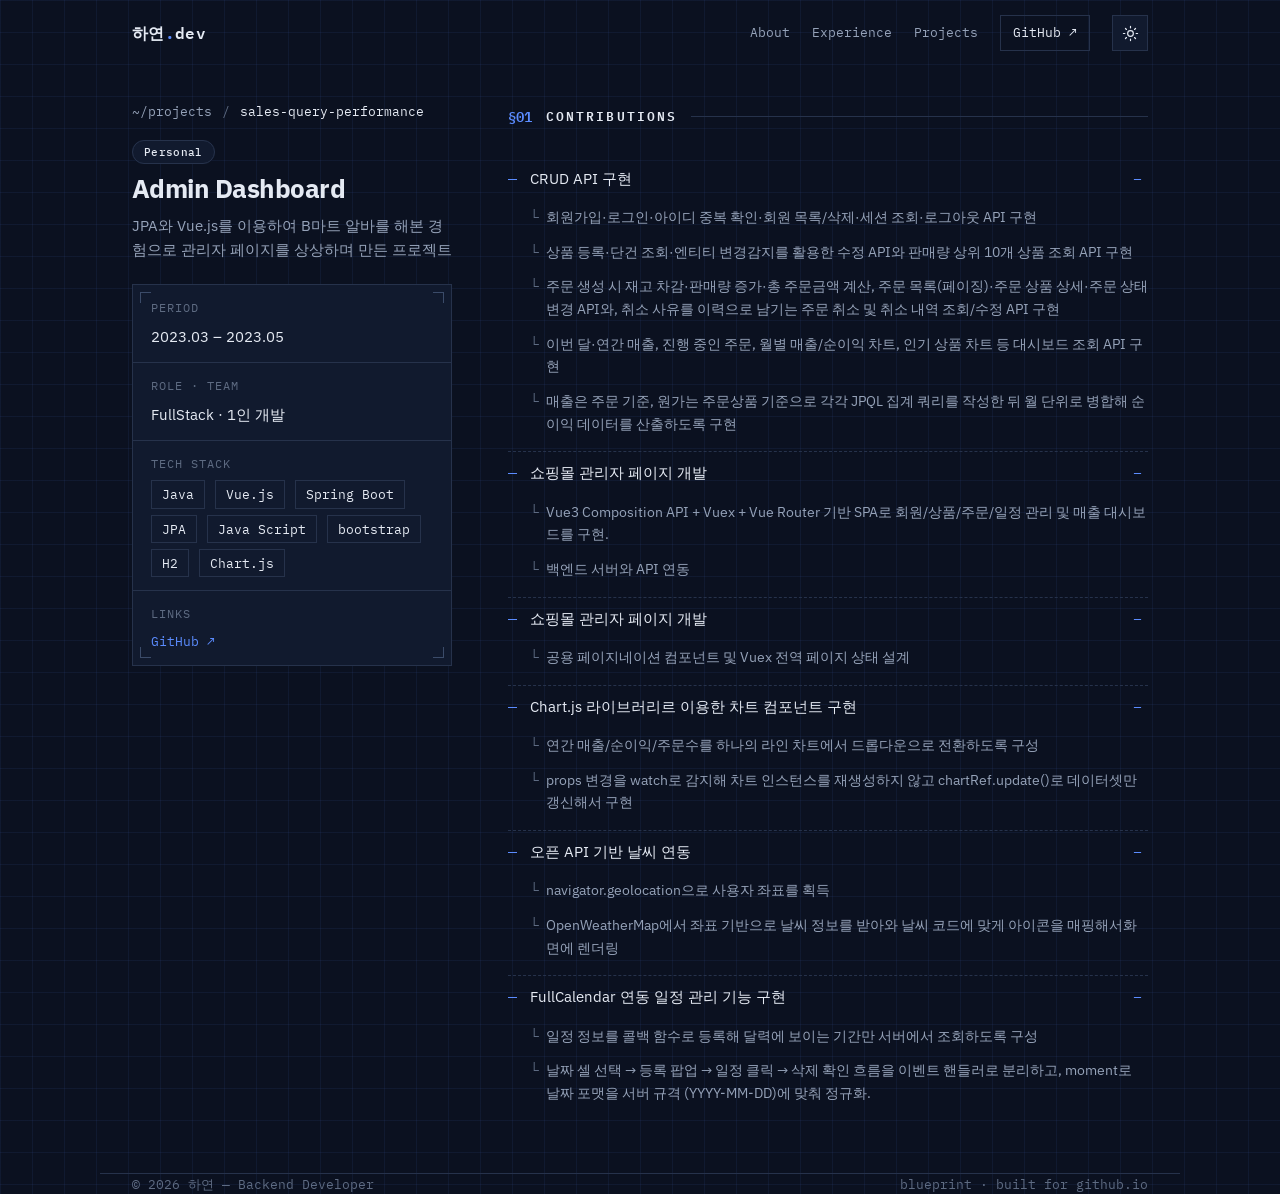
==== projects/admin_dashboard.html @ ccc718f7 "document : 관리자 대시보드 프로젝트 문서 추가" ====
<!doctype html>
<html lang="ko" data-theme="dark">
  <head>
    <meta charset="UTF-8" />
    <meta name="viewport" content="width=device-width, initial-scale=1.0" />
    <title>Admin Dashboard · 하연</title>
    <script>
      try {
        var t = localStorage.getItem("theme");
        document.documentElement.setAttribute(
          "data-theme",
          t === "light" ? "light" : "dark",
        );
      } catch (e) {
        document.documentElement.setAttribute("data-theme", "dark");
      }
    </script>
    <link rel="preconnect" href="https://fonts.googleapis.com" />
    <link rel="preconnect" href="https://fonts.gstatic.com" crossorigin />
    <link
      href="https://fonts.googleapis.com/css2?family=IBM+Plex+Sans:wght@400;500;600;700&family=IBM+Plex+Mono:wght@400;500;600&display=swap"
      rel="stylesheet"
    />
    <link rel="stylesheet" href="../assets/css/style.css" />
  </head>
  <body>
    <header id="header">
      <div class="wrap bar">
        <a href="../index.html#top" class="mark"
          >하연<span class="a">.</span>dev</a
        >
        <nav class="top" aria-label="주요 섹션">
          <a href="../index.html#profile">About</a>
          <a href="../index.html#experience">Experience</a>
          <a href="../index.html#projects">Projects</a>
          <a
            href="https://github.com/"
            target="_blank"
            rel="noopener"
            class="gh"
            >GitHub ↗</a
          >
          <button
            id="themeToggle"
            class="theme-btn"
            type="button"
            aria-label="다크/라이트 테마 전환"
            title="테마 전환"
          >
            <svg
              class="i-moon"
              viewBox="0 0 24 24"
              fill="none"
              stroke="currentColor"
              stroke-width="1.7"
              stroke-linecap="round"
              stroke-linejoin="round"
              aria-hidden="true"
            >
              <path d="M21 12.8A8.5 8.5 0 1 1 11.2 3a6.6 6.6 0 0 0 9.8 9.8z" />
            </svg>
            <svg
              class="i-sun"
              viewBox="0 0 24 24"
              fill="none"
              stroke="currentColor"
              stroke-width="1.7"
              stroke-linecap="round"
              stroke-linejoin="round"
              aria-hidden="true"
            >
              <circle cx="12" cy="12" r="4" />
              <path
                d="M12 2v2M12 20v2M4.9 4.9l1.4 1.4M17.7 17.7l1.4 1.4M2 12h2M20 12h2M4.9 19.1l1.4-1.4M17.7 6.3l1.4-1.4"
              />
            </svg>
          </button>
        </nav>
      </div>
    </header>

    <main class="wrap">
      <div class="detail-layout">
        <!-- LEFT: sticky project info -->
        <aside class="detail-side">
          <nav class="crumb reveal" aria-label="위치">
            <a href="../index.html#projects">~/projects</a>
            <span class="sep">/</span>
            <span class="cur">sales-query-performance</span>
          </nav>
          <span class="badge per static reveal">Personal</span>
          <h1 class="reveal" style="margin: 10px 0px">Admin Dashboard</h1>
          <p class="summary reveal">
            JPA와 Vue.js를 이용하여 B마트 알바를 해본 경험으로 관리자 페이지를
            상상하며 만든 프로젝트
          </p>

          <div class="spec crop reveal">
            <div class="srow">
              <span class="sk">Period</span>
              <span class="sv"
                ><span class="txt">2023.03 – 2023.05 </span></span
              >
            </div>
            <div class="srow">
              <span class="sk">Role · Team</span>
              <span class="sv"
                ><span class="txt">FullStack · 1인 개발 </span></span
              >
            </div>
            <div class="srow">
              <span class="sk">Tech Stack</span>
              <span class="sv">
                <span class="tk">Java</span>
                <span class="tk">Vue.js</span><span class="tk">Spring Boot</span
                ><span class="tk">JPA</span> <span class="tk">Java Script</span
                ><span class="tk">bootstrap</span><span class="tk">H2</span
                ><span class="tk">Chart.js</span>
              </span>
            </div>
            <div class="srow">
              <span class="sk">Links</span>
              <span class="sv">
                <a
                  href="https://github.com/ddogga/admin_page"
                  target="_blank"
                  rel="noopener"
                  >GitHub ↗</a
                >
              </span>
            </div>
          </div>
        </aside>

        <!-- RIGHT: scrolling content -->
        <div class="detail-main">
          <!-- §01 CONTRIBUTIONS -->
          <section id="contributions">
            <div class="sec-head reveal">
              <span class="sec-no">§01</span
              ><span class="sec-title">Contributions</span>
              <span class="sec-rule"></span>
            </div>
            <div class="caps-acc reveal">
              <details class="cap" open>
                <summary>CRUD API 구현</summary>
                <ul>
                  <li>
                    회원가입·로그인·아이디 중복 확인·회원 목록/삭제·세션
                    조회·로그아웃 API 구현
                  </li>
                  <li>
                    상품 등록·단건 조회·엔티티 변경감지를 활용한 수정 API와
                    판매량 상위 10개 상품 조회 API 구현
                  </li>
                  <li>
                    주문 생성 시 재고 차감·판매량 증가·총 주문금액 계산, 주문
                    목록(페이징)·주문 상품 상세·주문 상태 변경 API와, 취소
                    사유를 이력으로 남기는 주문 취소 및 취소 내역 조회/수정 API
                    구현
                  </li>
                  <li>
                    이번 달·연간 매출, 진행 중인 주문, 월별 매출/순이익 차트,
                    인기 상품 차트 등 대시보드 조회 API 구현
                  </li>
                  <li>
                    매출은 주문 기준, 원가는 주문상품 기준으로 각각 JPQL 집계
                    쿼리를 작성한 뒤 월 단위로 병합해 순이익 데이터를 산출하도록
                    구현
                  </li>
                </ul>
              </details>
              <details class="cap" open>
                <summary>쇼핑몰 관리자 페이지 개발</summary>
                <ul>
                  <li>
                    Vue3 Composition API + Vuex + Vue Router 기반 SPA로
                    회원/상품/주문/일정 관리 및 매출 대시보드를 구현.
                  </li>
                  <li>백엔드 서버와 API 연동</li>
                </ul>
              </details>
              <details class="cap" open>
                <summary>쇼핑몰 관리자 페이지 개발</summary>
                <ul>
                  <li>
                    공용 페이지네이션 컴포넌트 및 Vuex 전역 페이지 상태 설계
                  </li>
                </ul>
              </details>
              <details class="cap" open>
                <summary>
                  Chart.js 라이브러리르 이용한 차트 컴포넌트 구현
                </summary>
                <ul>
                  <li>
                    연간 매출/순이익/주문수를 하나의 라인 차트에서 드롭다운으로
                    전환하도록 구성
                  </li>
                  <li>
                    props 변경을 watch로 감지해 차트 인스턴스를 재생성하지 않고
                    chartRef.update()로 데이터셋만 갱신해서 구현
                  </li>
                </ul>
              </details>
              <details class="cap" open>
                <summary>오픈 API 기반 날씨 연동</summary>
                <ul>
                  <li>navigator.geolocation으로 사용자 좌표를 획득</li>
                  <li>
                    OpenWeatherMap에서 좌표 기반으로 날씨 정보를 받아와 날씨
                    코드에 맞게 아이콘을 매핑해서화면에 렌더링
                  </li>
                </ul>
              </details>
              <details class="cap" open>
                <summary>FullCalendar 연동 일정 관리 기능 구현</summary>
                <ul>
                  <li>
                    일정 정보를 콜백 함수로 등록해 달력에 보이는 기간만 서버에서
                    조회하도록 구성
                  </li>
                  <li>
                    날짜 셀 선택 → 등록 팝업 → 일정 클릭 → 삭제 확인 흐름을
                    이벤트 핸들러로 분리하고, moment로 날짜 포맷을 서버 규격
                    (YYYY-MM-DD)에 맞춰 정규화.
                  </li>
                </ul>
              </details>
            </div>
          </section>
        </div>
      </div>
    </main>

    <footer class="wrap">
      <span>© 2026 하연 — Backend Developer</span>
      <span>blueprint · built for github.io</span>
    </footer>

    <script src="../assets/js/main.js"></script>
  </body>
</html>
---- assets/css/style.css ----
:root,
html[data-theme="dark"] {
  --bg: #0b1120;
  --grid: rgba(90, 140, 255, 0.07);
  --surface: #111a2e;
  --ink: #e5eaf3;
  --muted: #95a2b8;
  --faint: #5e6b82;
  --line: #26324b;
  --accent: #5b8cff;
  --accent-ink: #7ba2ff;
  --accent-soft: rgba(91, 140, 255, 0.14);
  --crop: #3b4b69;
  --thumb-bg: #0e1626;
  --header-bg: rgba(11, 17, 32, 0.86);
  --pill-bg: #e5eaf3;
  --pill-fg: #0b1120;
  --shadow: rgba(0, 0, 0, 0.5);
}
html[data-theme="light"] {
  --bg: #f5f7fb;
  --grid: rgba(45, 91, 215, 0.055);
  --surface: #ffffff;
  --ink: #191e28;
  --muted: #626c7a;
  --faint: #9aa5b4;
  --line: #dce2eb;
  --accent: #2d5bd7;
  --accent-ink: #234bb8;
  --accent-soft: #eaeffc;
  --crop: #a9b6cb;
  --thumb-bg: #f0f3f9;
  --header-bg: rgba(245, 247, 251, 0.85);
  --pill-bg: #191e28;
  --pill-fg: #ffffff;
  --shadow: rgba(45, 91, 215, 0.35);
}

* {
  box-sizing: border-box;
}
html {
  scroll-behavior: smooth;
}

body {
  margin: 0;
  color: var(--ink);
  font-family: "IBM Plex Sans", system-ui, sans-serif;
  font-size: 16px;
  line-height: 1.62;
  -webkit-font-smoothing: antialiased;
  background-color: var(--bg);
  background-image:
    linear-gradient(var(--grid) 1px, transparent 1px),
    linear-gradient(90deg, var(--grid) 1px, transparent 1px);
  background-size: 32px 32px;
  transition:
    background-color 0.35s ease,
    color 0.35s ease;
}
::selection {
  background: var(--accent-soft);
}
a {
  color: inherit;
  text-decoration: none;
}

.wrap {
  max-width: 1080px;
  margin: 0 auto;
  padding: 0 32px;
}

/* corner registration marks (blueprint signature) */
.crop {
  background-image:
    linear-gradient(var(--crop), var(--crop)),
    linear-gradient(var(--crop), var(--crop)),
    linear-gradient(var(--crop), var(--crop)),
    linear-gradient(var(--crop), var(--crop)),
    linear-gradient(var(--crop), var(--crop)),
    linear-gradient(var(--crop), var(--crop)),
    linear-gradient(var(--crop), var(--crop)),
    linear-gradient(var(--crop), var(--crop));
  background-repeat: no-repeat;
  background-size:
    11px 1px,
    1px 11px,
    11px 1px,
    1px 11px,
    11px 1px,
    1px 11px,
    11px 1px,
    1px 11px;
  background-position:
    top 7px left 7px,
    top 7px left 7px,
    top 7px right 7px,
    top 7px right 7px,
    bottom 7px left 7px,
    bottom 7px left 7px,
    bottom 7px right 7px,
    bottom 7px right 7px;
}

/* ---------- header ---------- */
header {
  position: sticky;
  top: 0;
  z-index: 20;
  border-bottom: 1px solid transparent;
  transition:
    background 0.25s ease,
    border-color 0.25s ease;
}
header.scrolled {
  background: var(--header-bg);
  backdrop-filter: blur(10px);
  border-bottom-color: var(--line);
}
.bar {
  display: flex;
  align-items: center;
  justify-content: space-between;
  height: 66px;
}
.mark {
  font-family: "IBM Plex Mono", monospace;
  font-weight: 600;
  font-size: 16px;
  letter-spacing: 0.02em;
}
.mark .a {
  color: var(--accent);
}
nav.top {
  display: flex;
  align-items: center;
  gap: 22px;
  font-family: "IBM Plex Mono", monospace;
  font-size: 13px;
}
nav.top a {
  color: var(--muted);
  transition: color 0.18s ease;
}
nav.top a:hover,
nav.top a:focus-visible {
  color: var(--ink);
  outline: none;
}
nav.top a.gh {
  color: var(--ink);
  border: 1px solid var(--line);
  padding: 6px 12px;
  transition:
    border-color 0.18s ease,
    background-color 0.35s ease,
    color 0.35s ease;
}
nav.top a.gh:hover {
  border-color: var(--ink);
}

.theme-btn {
  display: inline-flex;
  align-items: center;
  justify-content: center;
  width: 36px;
  height: 36px;
  padding: 0;
  cursor: pointer;
  background: var(--surface);
  border: 1px solid var(--line);
  color: var(--ink);
  transition:
    border-color 0.18s ease,
    color 0.18s ease,
    background-color 0.35s ease;
}
.theme-btn:hover {
  border-color: var(--accent);
  color: var(--accent);
}
.theme-btn svg {
  width: 17px;
  height: 17px;
  display: block;
}
html[data-theme="dark"] .theme-btn .i-moon {
  display: none;
}
html[data-theme="dark"] .theme-btn .i-sun {
  display: block;
}
html[data-theme="light"] .theme-btn .i-moon {
  display: block;
}
html[data-theme="light"] .theme-btn .i-sun {
  display: none;
}

/* ---------- section header ---------- */
.sec-head {
  display: flex;
  align-items: center;
  gap: 14px;
  margin: 0 0 30px;
  font-family: "IBM Plex Mono", monospace;
}
.sec-no {
  color: var(--accent);
  font-weight: 600;
  font-size: 14px;
}
.sec-title {
  font-size: 13px;
  font-weight: 600;
  letter-spacing: 0.16em;
  text-transform: uppercase;
  color: var(--ink);
}
.sec-rule {
  flex: 1;
  height: 1px;
  background: var(--line);
  transition: background-color 0.35s ease;
}
.sec-meta {
  font-size: 12px;
  color: var(--faint);
}

section {
  padding: 60px 0;
}
section:first-of-type {
  padding-top: 40px;
}

/* ---------- §01 profile ---------- */
.hero-grid {
  display: grid;
  grid-template-columns: auto 1fr;
  gap: 42px;
  align-items: center;
}
.photo {
  width: clamp(170px, 16vw, 200px); /* 최소 110 · 기본 화면비 16vw · 최대 170 */
  aspect-ratio: 1 / 1; /* 정사각 유지 → 원이 안 찌그러짐 */
  border-radius: 50%; /* 원형 */
  overflow: hidden; /* 이미지가 원 밖으로 안 삐져나오게 */
  border: 1px solid var(--line);
  background-color: var(--surface);
  position: relative;
  display: flex;
  align-items: center;
  justify-content: center;
}
.photo img {
  width: 100%;
  height: 100%;
  object-fit: cover;
  display: block;
}
.photo::before {
  content: "";
  position: absolute;
  inset: 0;
  background-image:
    linear-gradient(var(--grid) 1px, transparent 1px),
    linear-gradient(90deg, var(--grid) 1px, transparent 1px);
  background-size: 22px 22px;
}
.photo .ph-label {
  position: relative;
  font-family: "IBM Plex Mono", monospace;
  font-size: 12px;
  color: var(--faint);
  text-align: center;
  line-height: 1.5;
}
.photo .ph-label .glyph {
  display: block;
  font-size: 30px;
  color: var(--line);
  margin-bottom: 8px;
}

.intro .role {
  font-family: "IBM Plex Mono", monospace;
  font-size: 13px;
  letter-spacing: 0.05em;
  color: var(--accent);
  margin-bottom: 12px;
}
.intro h1 {
  font-size: clamp(30px, 5vw, 46px);
  font-weight: 700;
  letter-spacing: -0.02em;
  line-height: 1.1;
  margin: 0 0 16px;
}
.intro .tag {
  color: var(--muted);
  font-size: 17px;
  max-width: 46ch;
  margin: 0 0 26px;
}
.intro .tag em {
  color: var(--ink);
  font-style: italic;
}

.links {
  display: flex;
  flex-wrap: wrap;
  gap: 12px;
}
.lbtn {
  font-family: "IBM Plex Mono", monospace;
  font-size: 13px;
  letter-spacing: 0.04em;
  display: inline-flex;
  align-items: center;
  gap: 8px;
  padding: 11px 18px;
  border: 1px solid var(--line);
  background: var(--surface);
  transition:
    border-color 0.18s ease,
    color 0.18s ease,
    transform 0.16s ease,
    background-color 0.35s ease;
}
.lbtn:hover {
  border-color: var(--accent);
  color: var(--accent);
  transform: translateY(-2px);
}

.cols {
  display: grid;
  grid-template-columns: 1fr 1fr;
  gap: 40px;
  margin-top: 48px;
}
.block h2 {
  font-family: "IBM Plex Mono", monospace;
  font-size: 12px;
  letter-spacing: 0.14em;
  text-transform: uppercase;
  color: var(--muted);
  margin: 0 0 16px;
}

.caps {
  list-style: none;
  margin: 0;
  padding: 0;
}
.caps li {
  position: relative;
  padding: 7px 0 7px 22px;
  border-bottom: 1px dashed var(--line);
  font-size: 15px;
  transition: border-color 0.35s ease;
}
.caps li:last-child {
  border-bottom: 0;
}
.caps li::before {
  content: "—";
  position: absolute;
  left: 0;
  color: var(--accent);
  font-family: "IBM Plex Mono", monospace;
}

.stack-group {
  margin-bottom: 14px;
}
.stack-group .k {
  font-family: "IBM Plex Mono", monospace;
  font-size: 12px;
  color: var(--faint);
  display: block;
  margin-bottom: 6px;
}
.stack-group .v {
  display: flex;
  flex-wrap: wrap;
  gap: 6px;
}
.tk {
  font-family: "IBM Plex Mono", monospace;
  font-size: 12.5px;
  padding: 3px 10px;
  border: 1px solid var(--line);
  background: var(--surface);
  color: var(--ink);
  transition:
    background-color 0.35s ease,
    border-color 0.35s ease,
    color 0.35s ease;
}

.about-long {
  margin-top: 48px;
  max-width: 66ch;
}
.about-long .lbl {
  font-family: "IBM Plex Mono", monospace;
  font-size: 12px;
  letter-spacing: 0.14em;
  text-transform: uppercase;
  color: var(--muted);
  margin: 0 0 16px;
}
.about-long p {
  color: var(--ink);
  margin: 0 0 16px;
}
.note {
  font-family: "IBM Plex Mono", monospace;
  font-size: 12.5px;
  color: var(--faint);
}
.note::before {
  content: "// ";
}

/* ---------- §02 experience ---------- */
.company {
  display: flex;
  align-items: baseline;
  gap: 16px;
  flex-wrap: wrap;
  margin-bottom: 8px;
}
.company .co-name {
  font-size: 22px;
  font-weight: 700;
}
.company .co-role {
  color: var(--muted);
  font-size: 15px;
}
.company .co-period {
  font-family: "IBM Plex Mono", monospace;
  font-size: 13px;
  color: var(--faint);
  margin-left: auto;
}

.exp-list {
  border: 1px solid var(--line);
  background-color: var(--surface);
  margin-top: 20px;
  transition:
    background-color 0.35s ease,
    border-color 0.35s ease;
}
.exp-row {
  display: flex;
  align-items: center;
  gap: 18px;
  padding: 20px 22px;
  border-bottom: 1px solid var(--line);
  transition:
    background-color 0.2s ease,
    border-color 0.35s ease;
}
.exp-row:last-child {
  border-bottom: 0;
}
.exp-row:hover {
  background: var(--accent-soft);
}
.exp-no {
  font-family: "IBM Plex Mono", monospace;
  font-size: 13px;
  color: var(--accent);
  font-weight: 600;
  width: 24px;
  flex-shrink: 0;
}
.exp-main {
  flex: 1;
  min-width: 0;
}
.exp-title {
  display: block;
  font-weight: 600;
  font-size: 16.5px;
}
.exp-tags {
  display: flex;
  flex-wrap: wrap;
  gap: 6px;
  margin-top: 6px;
}
.exp-tags span {
  font-family: "IBM Plex Mono", monospace;
  font-size: 11.5px;
  color: var(--muted);
}
.exp-tags span::before {
  content: "#";
  color: var(--faint);
}
.exp-date {
  font-family: "IBM Plex Mono", monospace;
  font-size: 13px;
  color: var(--faint);
  flex-shrink: 0;
}
.exp-arrow {
  color: var(--faint);
  flex-shrink: 0;
  transition:
    transform 0.18s ease,
    color 0.18s ease;
}
.exp-row:hover .exp-arrow {
  color: var(--accent);
  transform: translateX(4px);
}

/* ---------- §03 side projects ---------- */
.proj-grid {
  display: grid;
  grid-template-columns: repeat(auto-fill, minmax(300px, 1fr));
  gap: 20px;
}
.proj-card {
  position: relative;
  background-color: var(--surface);
  border: 1px solid var(--line);
  display: flex;
  flex-direction: column;
  overflow: hidden;
  transition:
    border-color 0.18s ease,
    transform 0.18s ease,
    box-shadow 0.18s ease,
    background-color 0.35s ease;
}
.proj-card:hover {
  border-color: var(--accent);
  transform: translateY(-3px);
  box-shadow: 0 16px 30px -18px var(--shadow);
}
.badge {
  position: absolute;
  top: 14px;
  right: 14px;
  z-index: 2;
  font-family: "IBM Plex Mono", monospace;
  font-size: 11px;
  font-weight: 500;
  letter-spacing: 0.03em;
  padding: 4px 11px;
  border-radius: 20px;
  transition:
    background-color 0.35s ease,
    color 0.35s ease,
    border-color 0.35s ease;
}
.badge.static {
  position: static;
  top: auto;
  right: auto;
}
.badge.pro {
  background: var(--pill-bg);
  color: var(--pill-fg);
}
.badge.per {
  background: var(--surface);
  color: var(--ink);
  border: 1px solid var(--line);
}
.thumb {
  aspect-ratio: 16 / 10;
  position: relative;
  background: var(--thumb-bg);
  border-bottom: 1px solid var(--line);
  display: flex;
  align-items: center;
  justify-content: center;
  transition:
    background-color 0.35s ease,
    border-color 0.35s ease;
}
.thumb::before {
  content: "";
  position: absolute;
  inset: 0;
  background-image:
    linear-gradient(var(--grid) 1px, transparent 1px),
    linear-gradient(90deg, var(--grid) 1px, transparent 1px);
  background-size: 22px 22px;
}
.thumb span {
  position: relative;
  font-family: "IBM Plex Mono", monospace;
  font-size: 11px;
  color: var(--faint);
  letter-spacing: 0.1em;
}
.proj-body {
  padding: 20px;
  display: flex;
  flex-direction: column;
  flex: 1;
}
.proj-body h3 {
  font-size: 18px;
  font-weight: 600;
  margin: 0 0 8px;
}
.proj-body .desc {
  color: var(--muted);
  font-size: 14.5px;
  margin: 0 0 16px;
  display: -webkit-box;
  -webkit-line-clamp: 2;
  -webkit-box-orient: vertical;
  overflow: hidden;
}
.chips {
  display: flex;
  flex-wrap: wrap;
  gap: 6px;
  margin-top: auto;
}
.chip {
  font-family: "IBM Plex Mono", monospace;
  font-size: 11.5px;
  padding: 3px 9px;
  border: 1px solid var(--line);
  color: var(--muted);
  transition:
    border-color 0.35s ease,
    color 0.35s ease;
}
.chip.more {
  border-style: dashed;
  color: var(--faint);
}

/* ---------- footer ---------- */
footer {
  border-top: 1px solid var(--line);
  padding: 28px 0;
  display: flex;
  justify-content: space-between;
  align-items: center;
  font-family: "IBM Plex Mono", monospace;
  font-size: 12.5px;
  color: var(--faint);
  transition: border-color 0.35s ease;
}

/* ======================================================
   DETAIL PAGE
   ====================================================== */
.crumb {
  display: flex;
  align-items: center;
  gap: 10px;
  font-family: "IBM Plex Mono", monospace;
  font-size: 13px;
  color: var(--muted);
  margin-bottom: 22px;
  flex-wrap: wrap;
}
.crumb a {
  color: var(--muted);
  transition: color 0.18s ease;
}
.crumb a:hover {
  color: var(--accent);
}
.crumb .sep {
  color: var(--faint);
}
.crumb .cur {
  color: var(--ink);
}

.detail-head {
  margin-bottom: 34px;
}
.detail-head .badge.static {
  margin-bottom: 14px;
}
.detail-head h1 {
  font-size: clamp(28px, 5vw, 42px);
  font-weight: 700;
  letter-spacing: -0.02em;
  line-height: 1.12;
  margin: 0 0 12px;
}
.detail-head .summary {
  color: var(--muted);
  font-size: 17px;
  max-width: 62ch;
  margin: 0;
}

/* spec sheet */
.spec {
  border: 1px solid var(--line);
  background-color: var(--surface);
  margin-bottom: 8px;
  transition:
    background-color 0.35s ease,
    border-color 0.35s ease;
}
.spec .srow {
  display: grid;
  grid-template-columns: 150px 1fr;
  gap: 18px;
  padding: 14px 22px;
  border-bottom: 1px solid var(--line);
  align-items: baseline;
}
.spec .srow:last-child {
  border-bottom: 0;
}
.spec .sk {
  font-family: "IBM Plex Mono", monospace;
  font-size: 12px;
  letter-spacing: 0.08em;
  color: var(--faint);
  text-transform: uppercase;
}
.spec .sv {
  display: flex;
  flex-wrap: wrap;
  gap: 6px 10px;
  align-items: center;
}
.spec .sv .txt {
  font-size: 15px;
}
.spec .sv a {
  color: var(--accent);
  font-family: "IBM Plex Mono", monospace;
  font-size: 13px;
}
.spec .sv a:hover {
  text-decoration: underline;
}

/* problem solving cases */
.ps-case {
  border: 1px solid var(--line);
  background-color: var(--surface);
  margin-bottom: 16px;
  transition:
    background-color 0.35s ease,
    border-color 0.35s ease;
}
.ps-head {
  display: flex;
  align-items: baseline;
  gap: 12px;
  padding: 18px 22px;
  border-bottom: 1px solid var(--line);
}
.ps-no {
  font-family: "IBM Plex Mono", monospace;
  color: var(--accent);
  font-weight: 600;
  font-size: 13px;
  flex-shrink: 0;
}
.ps-title {
  font-weight: 600;
  font-size: 17px;
}
.ps-body {
  padding: 6px 22px 16px;
}
.ps-row {
  display: grid;
  grid-template-columns: 104px 1fr;
  gap: 18px;
  padding: 13px 0;
  border-bottom: 1px dashed var(--line);
  align-items: baseline;
}
.ps-row:last-child {
  border-bottom: 0;
}
.ps-label {
  font-family: "IBM Plex Mono", monospace;
  font-size: 12px;
  letter-spacing: 0.05em;
  color: var(--muted);
}
.ps-text {
  color: var(--ink);
}
.ps-row.lesson {
  background: var(--accent-soft);
  border-bottom: 0;
  padding: 13px 14px;
  margin: 4px -14px 0;
  border-radius: 3px;
}
.ps-row.lesson .ps-label {
  color: var(--accent);
  font-weight: 500;
}

/* study list */
.study-row {
  display: flex;
  align-items: center;
  gap: 16px;
  padding: 18px 22px;
  border-bottom: 1px solid var(--line);
  transition: background-color 0.2s ease;
}
.study-row:last-child {
  border-bottom: 0;
}
.study-row:hover {
  background: var(--accent-soft);
}
.study-idx {
  font-family: "IBM Plex Mono", monospace;
  font-size: 13px;
  color: var(--accent);
  font-weight: 600;
  width: 24px;
  flex-shrink: 0;
}
.study-main {
  flex: 1;
  min-width: 0;
}
.study-title {
  display: block;
  font-weight: 600;
  font-size: 16px;
}
.study-desc {
  color: var(--muted);
  font-size: 13.5px;
  margin-top: 4px;
}
.study-ext {
  font-family: "IBM Plex Mono", monospace;
  font-size: 12px;
  color: var(--faint);
  flex-shrink: 0;
  transition: color 0.18s ease;
}
.study-row:hover .study-ext {
  color: var(--accent);
}

/* pager */
.pager {
  display: flex;
  justify-content: space-between;
  gap: 16px;
  margin: 44px 0 10px;
  padding-top: 24px;
  border-top: 1px solid var(--line);
  font-family: "IBM Plex Mono", monospace;
  font-size: 13px;
}
.pager a {
  color: var(--muted);
  transition: color 0.18s ease;
}
.pager a:hover {
  color: var(--accent);
}
.pager .disabled {
  color: var(--faint);
  opacity: 0.5;
}

/* reveal */
.reveal {
  opacity: 0;
  transform: translateY(14px);
  transition:
    opacity 0.5s ease,
    transform 0.5s ease;
}
.reveal.in {
  opacity: 1;
  transform: none;
}

@media (prefers-reduced-motion: reduce) {
  .reveal {
    opacity: 1 !important;
    transform: none !important;
    transition: none;
  }
  html {
    scroll-behavior: auto;
  }
}

@media (max-width: 760px) {
  .hero-grid {
    grid-template-columns: 1fr;
    gap: 26px;
  }
  .photo {
    max-width: 220px;
  }
  .cols {
    grid-template-columns: 1fr;
    gap: 30px;
  }
}
@media (max-width: 560px) {
  .wrap {
    padding: 0 20px;
  }
  nav.top a:not(.gh) {
    display: none;
  }
  nav.top {
    gap: 12px;
  }
  section {
    padding: 44px 0;
  }
  .company .co-period {
    margin-left: 0;
    width: 100%;
  }
  .exp-row {
    flex-wrap: wrap;
    gap: 8px 14px;
  }
  .exp-date {
    order: 3;
    margin-left: 42px;
  }
  footer {
    flex-direction: column;
    gap: 8px;
    align-items: flex-start;
  }
  .spec .srow {
    grid-template-columns: 1fr;
    gap: 6px;
  }
  .ps-row {
    grid-template-columns: 1fr;
    gap: 4px;
  }
  .ps-row.lesson {
    margin: 4px 0 0;
  }
}

/* ======================================================
   DETAIL — two-column sticky layout
   ====================================================== */
.detail-layout {
  display: grid;
  grid-template-columns: 320px 1fr;
  gap: 56px;
  padding-top: 34px;
  align-items: start;
}
.detail-side {
  position: sticky;
  top: 92px;
  align-self: start;
  max-height: calc(100vh - 116px);
  overflow-y: auto;
}
.detail-side .crumb {
  margin-bottom: 16px;
}
.detail-side .badge.static {
  margin-bottom: 12px;
}
.detail-side h1 {
  font-size: 26px;
  line-height: 1.15;
  letter-spacing: -0.02em;
  margin: 0 0 12px;
}
.detail-side .summary {
  font-size: 15px;
  color: var(--muted);
  margin: 0;
}
.detail-side .spec {
  margin-top: 22px;
}
.detail-side .spec .srow {
  grid-template-columns: 1fr;
  gap: 7px;
  padding: 13px 18px;
}
.detail-main section {
  padding: 0 0 52px;
}
.detail-main section:first-child {
  padding-top: 4px;
}
.detail-main .pager {
  margin-top: 8px;
}

@media (max-width: 860px) {
  .detail-layout {
    grid-template-columns: 1fr;
    gap: 0;
    padding-top: 28px;
  }
  .detail-side {
    position: static;
    max-height: none;
    overflow: visible;
    margin-bottom: 28px;
  }
  .detail-side h1 {
    font-size: clamp(26px, 6vw, 34px);
  }
  .detail-main section:first-child {
    padding-top: 8px;
  }
}

.caps-acc .cap {
  border-bottom: 1px dashed var(--line);
}
.caps-acc .cap:last-child {
  border-bottom: 0;
}

/* 하위 없는 일반 항목 */
.cap.plain {
  position: relative;
  margin: 0;
  padding: 9px 0 9px 22px;
  font-size: 15px;
}
.cap.plain::before {
  content: "—";
  position: absolute;
  left: 0;
  color: var(--accent);
  font-family: "IBM Plex Mono", monospace;
}

/* 펼칠 수 있는 항목 */
details.cap > summary {
  position: relative;
  display: block;
  list-style: none;
  cursor: pointer;
  padding: 9px 30px 9px 22px;
  font-size: 15px;
}
details.cap > summary::-webkit-details-marker {
  display: none;
}
details.cap > summary::before {
  content: "—";
  position: absolute;
  left: 0;
  color: var(--accent);
  font-family: "IBM Plex Mono", monospace;
}
details.cap > summary::after {
  content: "+";
  position: absolute;
  right: 6px;
  top: 9px;
  font-family: "IBM Plex Mono", monospace;
  color: var(--accent);
}
details.cap[open] > summary::after {
  content: "–";
}
details.cap > summary:hover {
  color: var(--accent);
}

/* 하위 리스트 */
details.cap > ul {
  margin: 0 0 10px;
  padding: 0 0 0 22px;
  list-style: none;
}
details.cap > ul > li {
  position: relative;
  padding: 6px 0 6px 16px;
  font-size: 14px;
  color: var(--muted);
}
details.cap > ul > li::before {
  content: "└";
  position: absolute;
  left: 0;
  color: var(--faint);
  font-family: "IBM Plex Mono", monospace;
}
.thumb img { width: 100%; height: 100%; object-fit: cover; display: block; position: relative; }
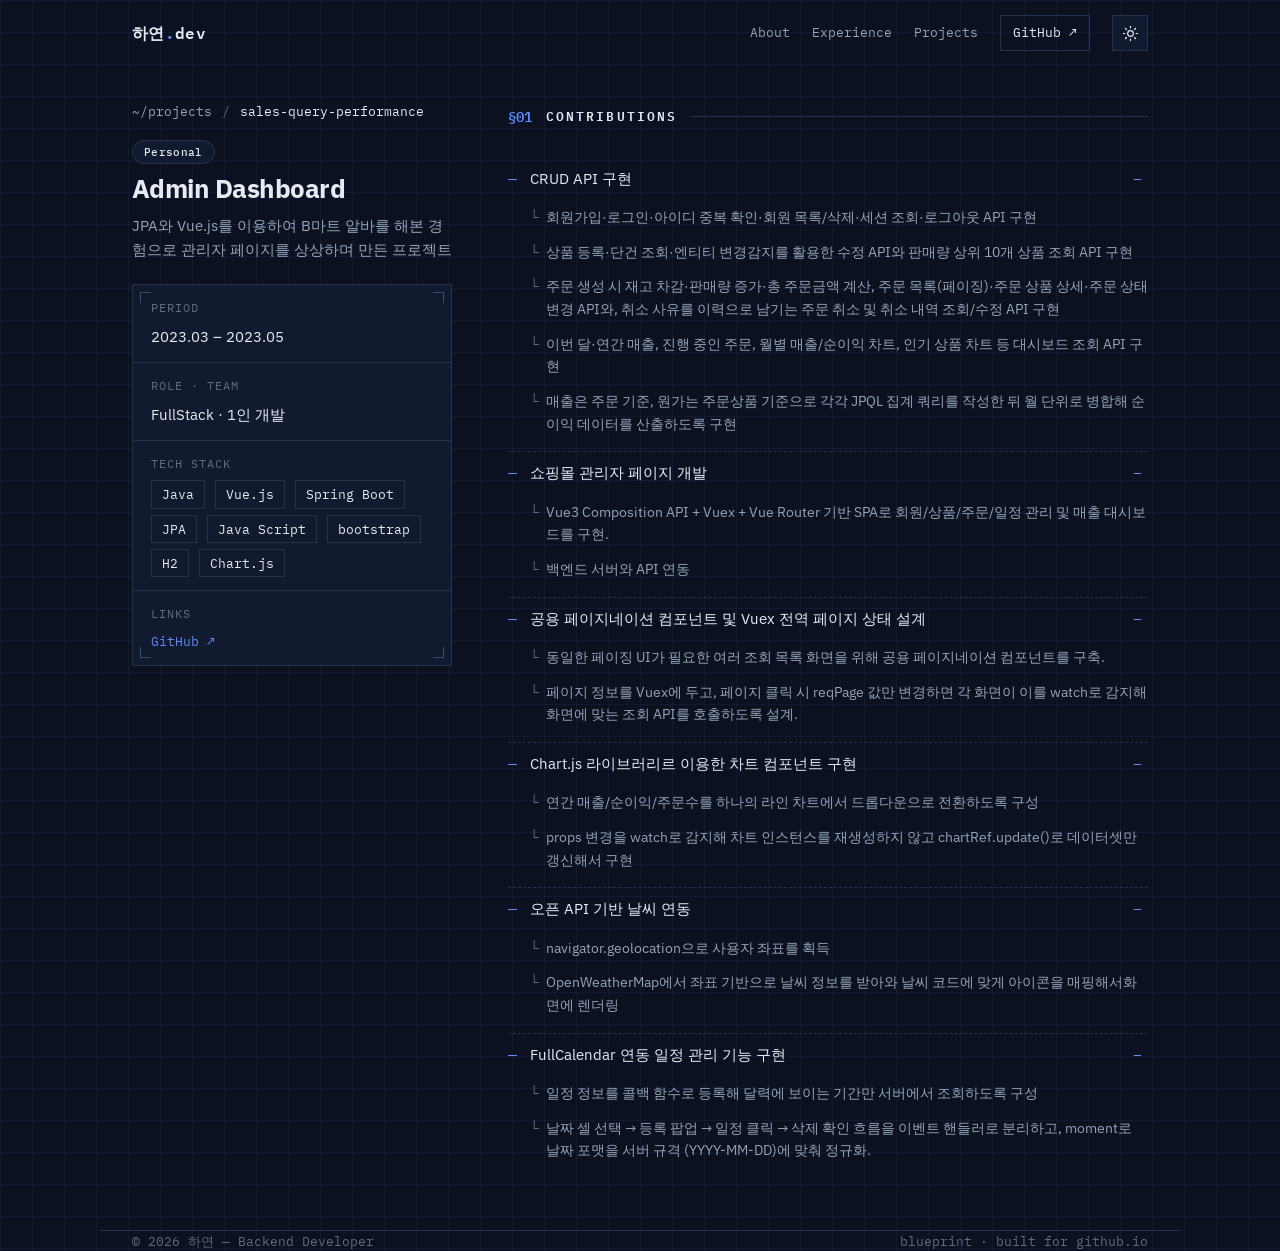
==== commit a6ef2ff2: "fix - 중복해서 들어간 목록 정리" ====
--- a/projects/admin_dashboard.html
+++ b/projects/admin_dashboard.html
@@ -181,10 +181,18 @@
                 </ul>
               </details>
               <details class="cap" open>
-                <summary>쇼핑몰 관리자 페이지 개발</summary>
-                <ul>
-                  <li>
-                    공용 페이지네이션 컴포넌트 및 Vuex 전역 페이지 상태 설계
+                <summary>
+                  공용 페이지네이션 컴포넌트 및 Vuex 전역 페이지 상태 설계
+                </summary>
+                <ul>
+                  <li>
+                    동일한 페이징 UI가 필요한 여러 조회 목록 화면을 위해 공용
+                    페이지네이션 컴포넌트를 구축.
+                  </li>
+                  <li>
+                    페이지 정보를 Vuex에 두고, 페이지 클릭 시 reqPage 값만
+                    변경하면 각 화면이 이를 watch로 감지해 화면에 맞는 조회
+                    API를 호출하도록 설계.
                   </li>
                 </ul>
               </details>
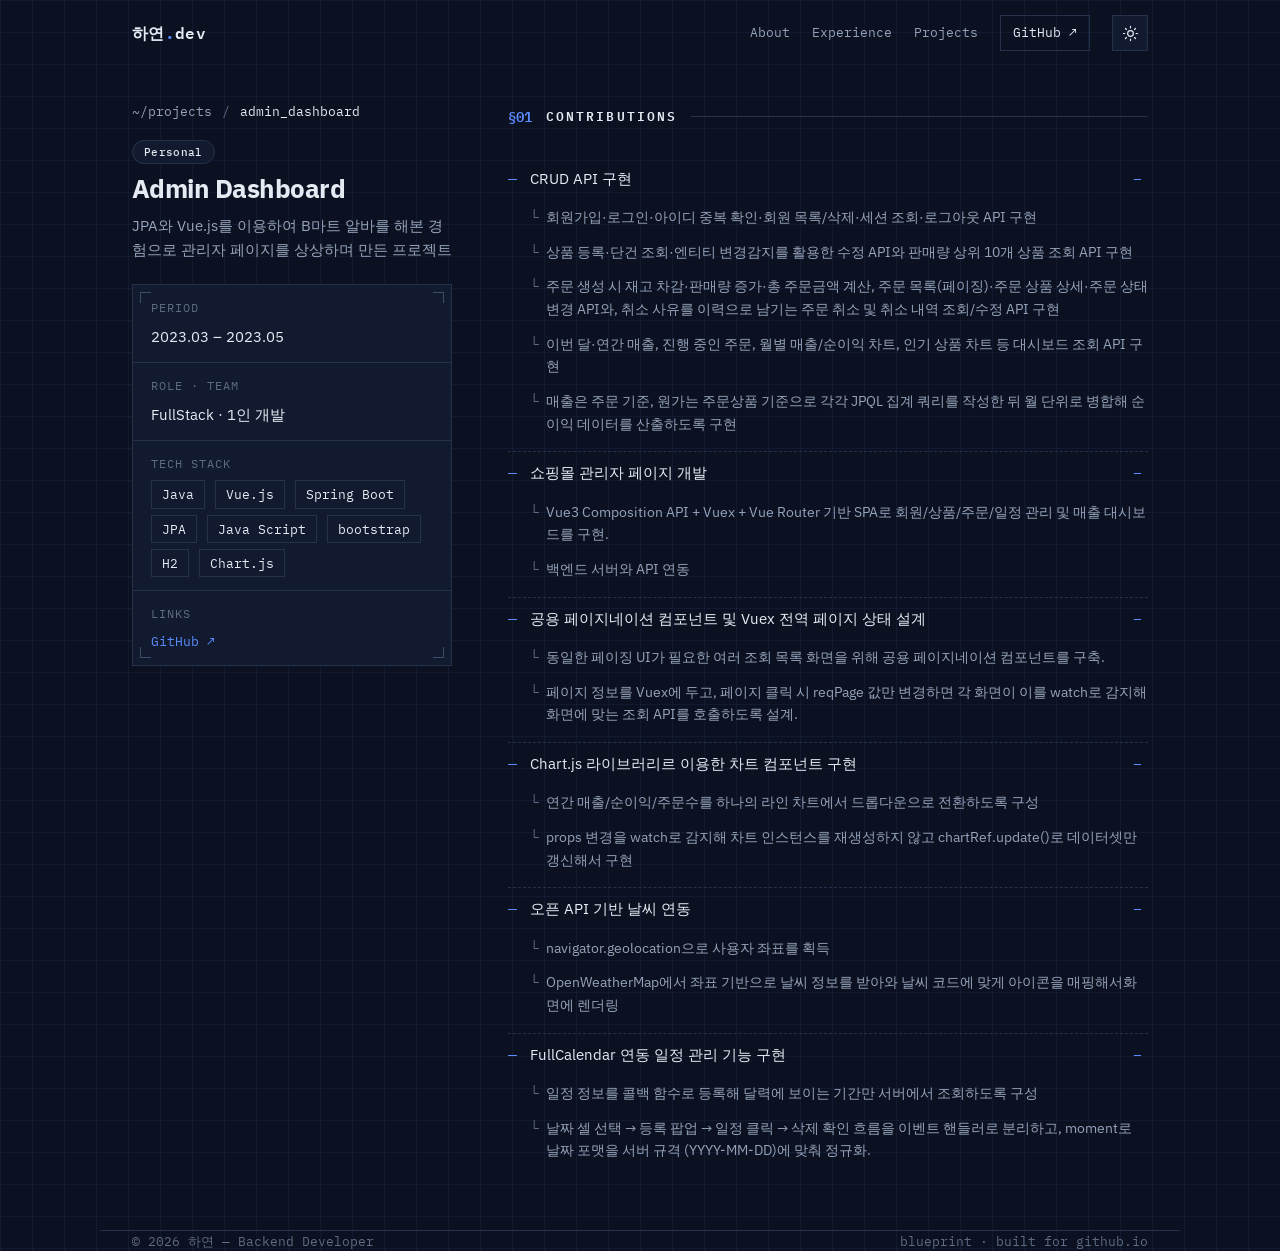
==== commit b2afceb7: "document - 페이지 레퍼런스 변경" ====
--- a/projects/admin_dashboard.html
+++ b/projects/admin_dashboard.html
@@ -86,7 +86,7 @@
           <nav class="crumb reveal" aria-label="위치">
             <a href="../index.html#projects">~/projects</a>
             <span class="sep">/</span>
-            <span class="cur">sales-query-performance</span>
+            <span class="cur">admin_dashboard</span>
           </nav>
           <span class="badge per static reveal">Personal</span>
           <h1 class="reveal" style="margin: 10px 0px">Admin Dashboard</h1>
